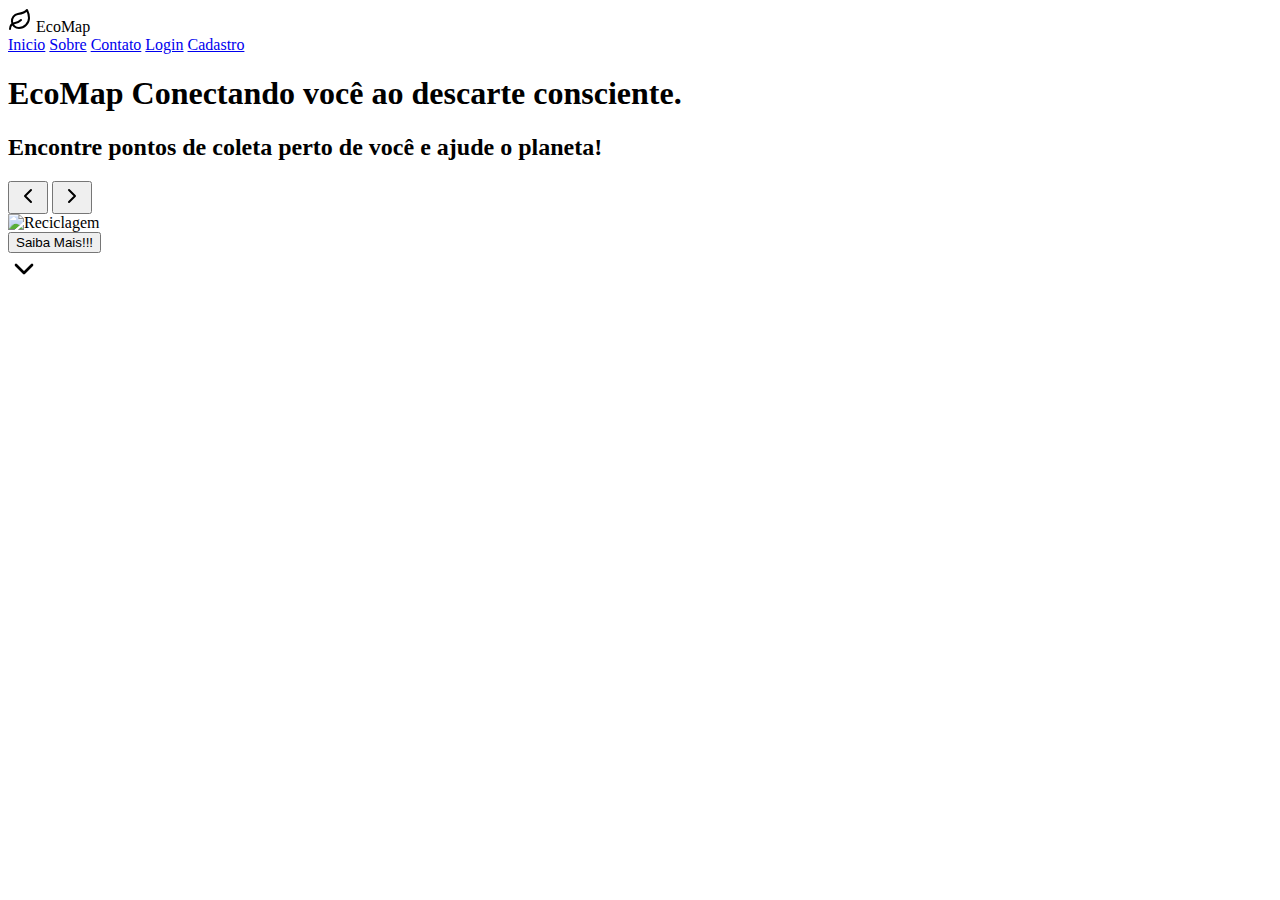
==== AulaSenacProjeto-master/index.html @ 7bfa5455 "Primeiro commit com os arquivos do projeto" ====
<!DOCTYPE html>
<html lang="pt">
<head>
    <meta charset="UTF-8">
    <meta name="viewport" content="width=device-width, initial-scale=1.0">
    <link rel="stylesheet" href="/WEB/assets/css/style.css">
    <title>Tela Inicial</title>
</head>
<body>
    <!-- Nav Bar -->
    <nav class="navbar">
        <div class="nav-container">
            <div class="logo">
                <svg xmlns="http://www.w3.org/2000/svg" width="24" height="24" viewBox="0 0 24 24" fill="none" stroke="currentColor" stroke-width="2" stroke-linecap="round" stroke-linejoin="round"><path d="M11 20A7 7 0 0 1 9.8 6.1C15.5 5 17 4.48 19 2c1 2 2 4.18 2 8 0 5.5-4.78 10-10 10Z"/><path d="M2 21c0-3 1.85-5.36 5.08-6C9.5 14.52 12 13 13 12"/></svg>
                <span>EcoMap</span>
            </div>
            <div class="nav-links">
                <a href="index.html">Inicio</a>
                <a href="#">Sobre</a>
                <a href="#">Contato</a>
                <a href="login.html">Login</a>
                <a href="cadastro.html">Cadastro</a>
            </div>
        </div>
    </nav>

    <!-- Main Inicio -->
    <main>
        <div class="main-inicio">
            <h1>EcoMap Conectando você ao descarte consciente.</h1>
            <h2>Encontre pontos de coleta perto de você e ajude o planeta!</h2>
        </div>

        <!-- Imagens Carrosel -->
        <div class="carrossel-imagem">
            <button class="carrossel-btn prev">
                <svg xmlns="http://www.w3.org/2000/svg" width="24" height="24" viewBox="0 0 24 24" fill="none" stroke="currentColor" stroke-width="2" stroke-linecap="round" stroke-linejoin="round"><path d="m15 18-6-6 6-6"/></svg>
            </button>
            <button class="carrossel-btn next">
                <svg xmlns="http://www.w3.org/2000/svg" width="24" height="24" viewBox="0 0 24 24" fill="none" stroke="currentColor" stroke-width="2" stroke-linecap="round" stroke-linejoin="round"><path d="m9 18 6-6-6-6"/></svg>
            </button>
            <div class="carrossel-imagem-inicio">
                <img src="/WEB/assets/image/imagem-1.png" alt="Reciclagem">
            </div>
        </div>

        <!-- Chamada para ação Button -->
        <div class="chamada-acao">
            <button>Saiba Mais!!!</button>
        </div>

        <!-- Acao do Carrosel -->
        <div class="acao-carrosel">
            <svg xmlns="http://www.w3.org/2000/svg" width="32" height="32" viewBox="0 0 24 24" fill="none" stroke="currentColor" stroke-width="2" stroke-linecap="round" stroke-linejoin="round"><path d="m6 9 6 6 6-6"/></svg>
        </div>
    </main>
</body>
</html>
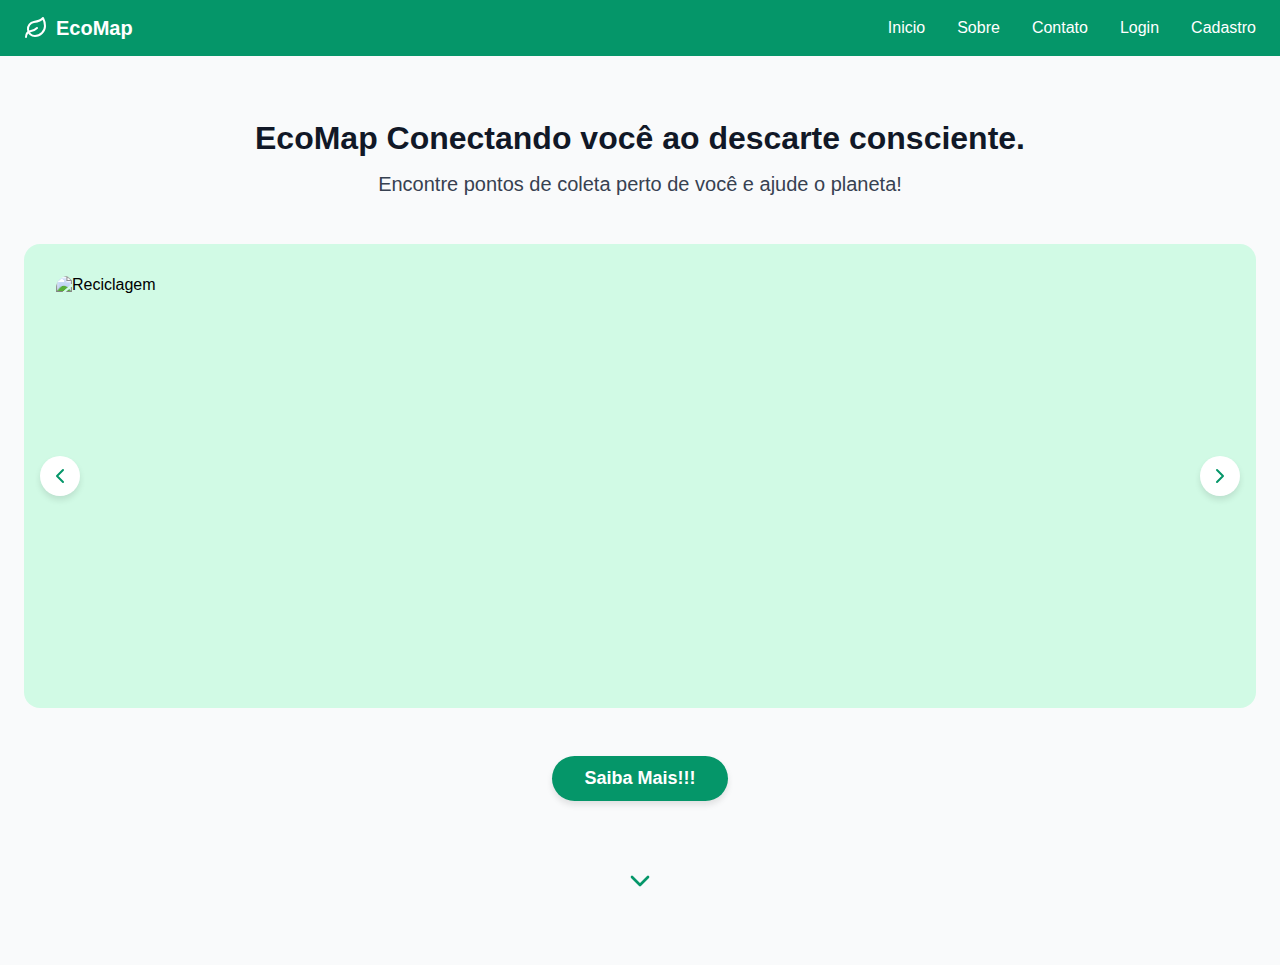
==== commit 1b063539: "Update index.html" ====
--- a/AulaSenacProjeto-master/index.html
+++ b/AulaSenacProjeto-master/index.html
@@ -3,7 +3,7 @@
 <head>
     <meta charset="UTF-8">
     <meta name="viewport" content="width=device-width, initial-scale=1.0">
-    <link rel="stylesheet" href="/WEB/assets/css/style.css">
+    <link rel="stylesheet" href="/AulaSenacProjeto-master/assets/css/style.css">
     <title>Tela Inicial</title>
 </head>
 <body>
@@ -55,4 +55,4 @@
         </div>
     </main>
 </body>
-</html>+</html>
--- a/AulaSenacProjeto-master/assets/css/style.css
+++ b/AulaSenacProjeto-master/assets/css/style.css
@@ -0,0 +1,335 @@
+/* Reset e estilos base */
+* {
+    margin: 0;
+    padding: 0;
+    box-sizing: border-box;
+}
+
+body {
+    font-family: -apple-system, BlinkMacSystemFont, 'Segoe UI', Roboto, Oxygen, Ubuntu, Cantarell, sans-serif;
+    background-color: #f9fafb;
+    min-height: 100vh;
+}
+
+/* Barra de Navegação */
+.navbar {
+    background-color: #059669;
+    color: white;
+    padding: 1rem 1.5rem;
+}
+
+.nav-container {
+    max-width: 1280px;
+    margin: 0 auto;
+    display: flex;
+    justify-content: space-between;
+    align-items: center;
+}
+
+.logo {
+    display: flex;
+    align-items: center;
+    gap: 0.5rem;
+    font-size: 1.25rem;
+    font-weight: bold;
+}
+
+.nav-links {
+    display: flex;
+    gap: 2rem;
+}
+
+.nav-links a {
+    color: white;
+    text-decoration: none;
+    transition: color 0.2s;
+}
+
+.nav-links a:hover {
+    color: #a7f3d0;
+}
+
+/* Estilização Tela de Login */
+main {
+    max-width: 1280px;
+    margin: 0 auto;
+    padding: 4rem 1.5rem;
+}
+
+.main-inicio {
+    text-align: center;
+    margin-bottom: 3rem;
+}
+
+.main-inicio h1 {
+    font-size: 2rem;
+    color: #111827;
+    margin-bottom: 1rem;
+}
+
+.main-inicio h2 {
+    font-size: 1.25rem;
+    color: #374151;
+    font-weight: normal;
+}
+
+/* Carrosel */
+.carrossel-imagem {
+    position: relative;
+    background-color: #d1fae5;
+    border-radius: 1rem;
+    padding: 2rem;
+    margin-bottom: 3rem;
+}
+
+.carrossel-btn {
+    position: absolute;
+    top: 50%;
+    transform: translateY(-50%);
+    background-color: white;
+    border: none;
+    border-radius: 50%;
+    width: 40px;
+    height: 40px;
+    display: flex;
+    align-items: center;
+    justify-content: center;
+    cursor: pointer;
+    box-shadow: 0 4px 6px rgba(0, 0, 0, 0.1);
+    transition: background-color 0.2s;
+    color: #059669;
+}
+
+.carrossel-btn:hover {
+    background-color: #ecfdf5;
+}
+
+.carrossel-btn.prev {
+    left: 1rem;
+}
+
+.carrossel-btn.next {
+    right: 1rem;
+}
+
+.carrossel-imagem-inicio {
+    height: 400px;
+    border-radius: 0.75rem;
+    overflow: hidden;
+}
+
+.carrossel-imagem-inicio img {
+    width: 100%;
+    height: 100%;
+    object-fit: cover;
+}
+
+/* CTA Btn */
+.chamada-acao {
+    text-align: center;
+}
+
+.chamada-acao button {
+    background-color: #059669;
+    color: white;
+    border: none;
+    padding: 0.75rem 2rem;
+    border-radius: 9999px;
+    font-size: 1.125rem;
+    font-weight: 600;
+    cursor: pointer;
+    transition: background-color 0.2s;
+    box-shadow: 0 4px 6px rgba(0, 0, 0, 0.1);
+}
+
+.chamada-acao button:hover {
+    background-color: #047857;
+}
+
+/* Scroll do Carrosel */
+.acao-carrosel {
+    text-align: center;
+    margin-top: 4rem;
+    color: #059669;
+}
+
+.acao-carrosel svg {
+    animation: bounce 1s infinite;
+}
+
+@keyframes bounce {
+    0%, 100% {
+        transform: translateY(0);
+    }
+    50% {
+        transform: translateY(-10px);
+    }
+}
+
+/* Estilização Página de Login e Cadastro */
+.container-login {
+    max-width: 800px;
+    margin: 0 auto;
+}
+
+.cabecalho-login {
+    text-align: center;
+    margin-bottom: 2rem;
+}
+
+.cabecalho-login h1 {
+    font-size: 1.5rem;
+    color: #111827;
+    margin-bottom: 1rem;
+    line-height: 1.4;
+}
+
+.cabecalho-login p {
+    color: #374151;
+    font-size: 1.1rem;
+}
+
+.cartao-login {
+    background-color: #d1fae5;
+    border-radius: 1rem;
+    padding: 2rem;
+    box-shadow: 0 4px 6px rgba(0, 0, 0, 0.1);
+}
+
+.cartao-login h2 {
+    text-align: center;
+    color: #059669;
+    margin-bottom: 2rem;
+    font-size: 1.25rem;
+}
+
+.formulario-login {
+    display: flex;
+    flex-direction: column;
+    gap: 1.5rem;
+}
+
+.grupo-campo {
+    display: flex;
+    flex-direction: column;
+    gap: 0.5rem;
+}
+
+.grupo-campo label {
+    color: #374151;
+    font-weight: 500;
+}
+
+.grupo-campo input {
+    padding: 0.75rem;
+    border: 2px solid #e5e7eb;
+    border-radius: 0.5rem;
+    font-size: 1rem;
+    transition: border-color 0.2s;
+}
+
+.grupo-campo input:focus {
+    outline: none;
+    border-color: #059669;
+}
+
+.grupo-campo-checkbox{
+    display: flex;
+    align-items: center;
+    gap: 0.5rem;
+}
+
+.grupo-campo-checkbox input[type="checkbox"]{
+    width: 1rem;
+    height: 1rem;
+    border: 2px solid #e5e7eb;
+    border-radius: 0.25rem;
+    cursor: pointer;
+}
+
+.grupo-campo-checkbox label{
+    color: #374151;
+    font-size: 0.875rem;
+}
+.btn-entrar {
+    background-color: #059669;
+    color: white;
+    border: none;
+    padding: 0.75rem;
+    border-radius: 0.5rem;
+    font-size: 1rem;
+    font-weight: 600;
+    cursor: pointer;
+    transition: background-color 0.2s;
+}
+
+.btn-entrar:hover {
+    background-color: #047857;
+}
+
+.btn-esqueci {
+    background: none;
+    border: none;
+    color: #059669;
+    font-size: 0.875rem;
+    cursor: pointer;
+    transition: color 0.2s;
+}
+
+.btn-esqueci:hover {
+    color: #047857;
+    text-decoration: underline;
+}
+
+.rodape-login {
+    text-align: center;
+    margin-top: 1.5rem;
+    color: #374151;
+}
+
+.link-cadastro {
+    color: #059669;
+    text-decoration: none;
+    font-weight: 500;
+    transition: color 0.2s;
+}
+
+.link-cadastro:hover {
+    color: #047857;
+    text-decoration: underline;
+}
+
+@media (max-width: 768px) {
+    .nav-container {
+        flex-direction: column;
+        gap: 1rem;
+    }
+
+    .nav-links {
+        gap: 1rem;
+    }
+
+    .main-inicio h1 {
+        font-size: 1.5rem;
+    }
+
+    .main-inicio h2 {
+        font-size: 1rem;
+    }
+
+    .carousel-image {
+        height: 300px;
+    }
+
+    .cartao-login {
+        padding: 1.5rem;
+    }
+
+    .cabecalho-login h1 {
+        font-size: 1.25rem;
+    }
+
+    .cabecalho-login p {
+        font-size: 1rem;
+    }
+}
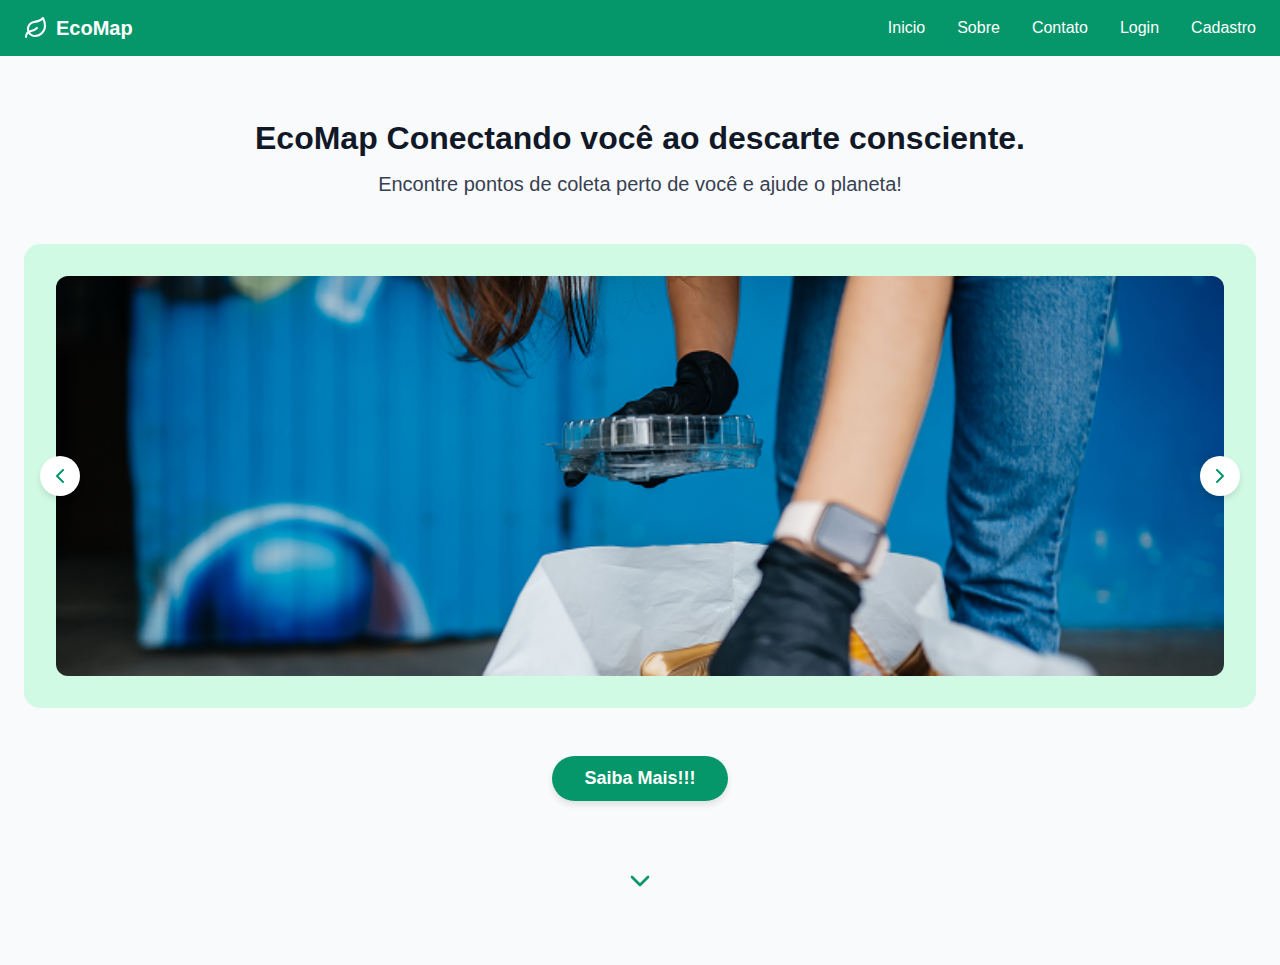
==== commit 10972c37: "Adicionando novas alterações ao projeto na pagina de login e cadastro para validar os campos" ====
--- a/AulaSenacProjeto-master/index.html
+++ b/AulaSenacProjeto-master/index.html
@@ -40,7 +40,7 @@
                 <svg xmlns="http://www.w3.org/2000/svg" width="24" height="24" viewBox="0 0 24 24" fill="none" stroke="currentColor" stroke-width="2" stroke-linecap="round" stroke-linejoin="round"><path d="m9 18 6-6-6-6"/></svg>
             </button>
             <div class="carrossel-imagem-inicio">
-                <img src="/WEB/assets/image/imagem-1.png" alt="Reciclagem">
+                <img src="/AulaSenacProjeto-master/assets/image/imagem-1.png" alt="Reciclagem">
             </div>
         </div>
 
--- a/AulaSenacProjeto-master/assets/css/style.css
+++ b/AulaSenacProjeto-master/assets/css/style.css
@@ -299,6 +299,13 @@
     text-decoration: underline;
 }
 
+.error-message {
+    color: red;
+    font-size: 14px;
+    margin-bottom: 15px;
+    display: none;
+}
+
 @media (max-width: 768px) {
     .nav-container {
         flex-direction: column;
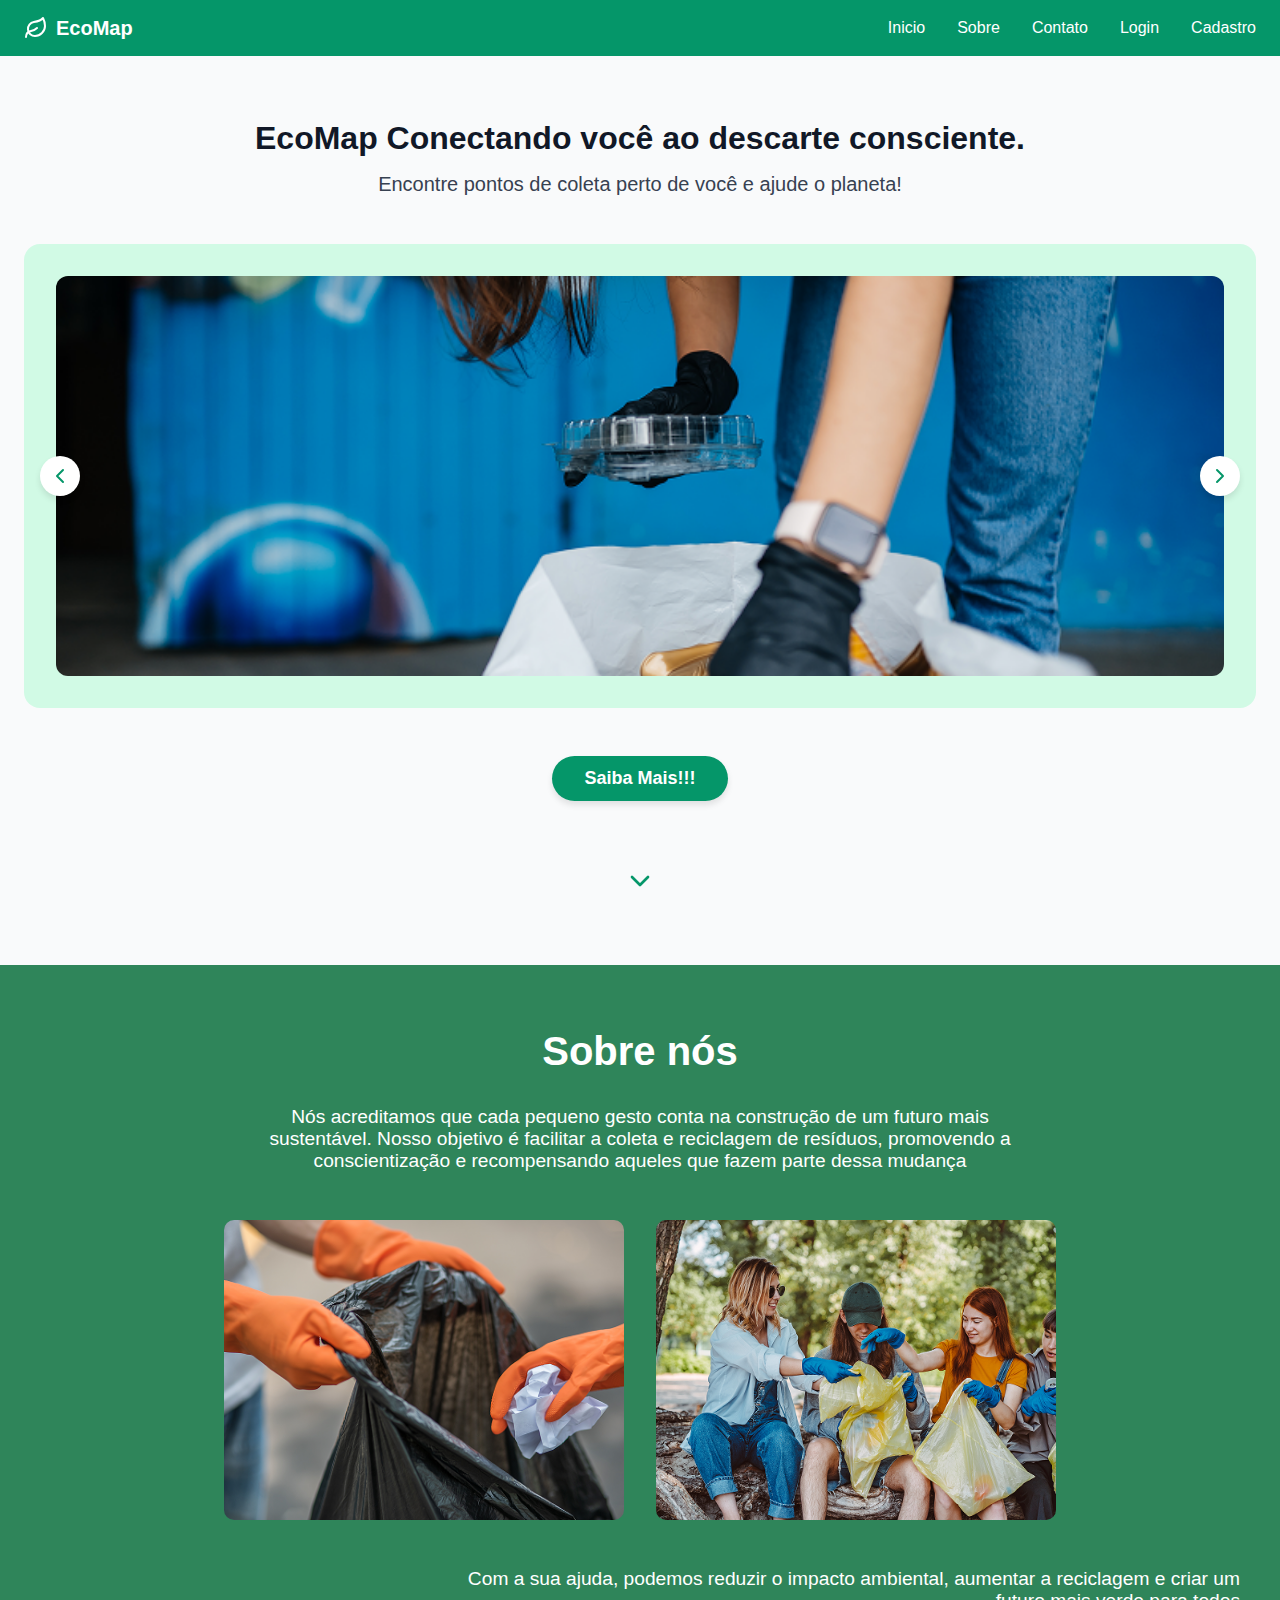
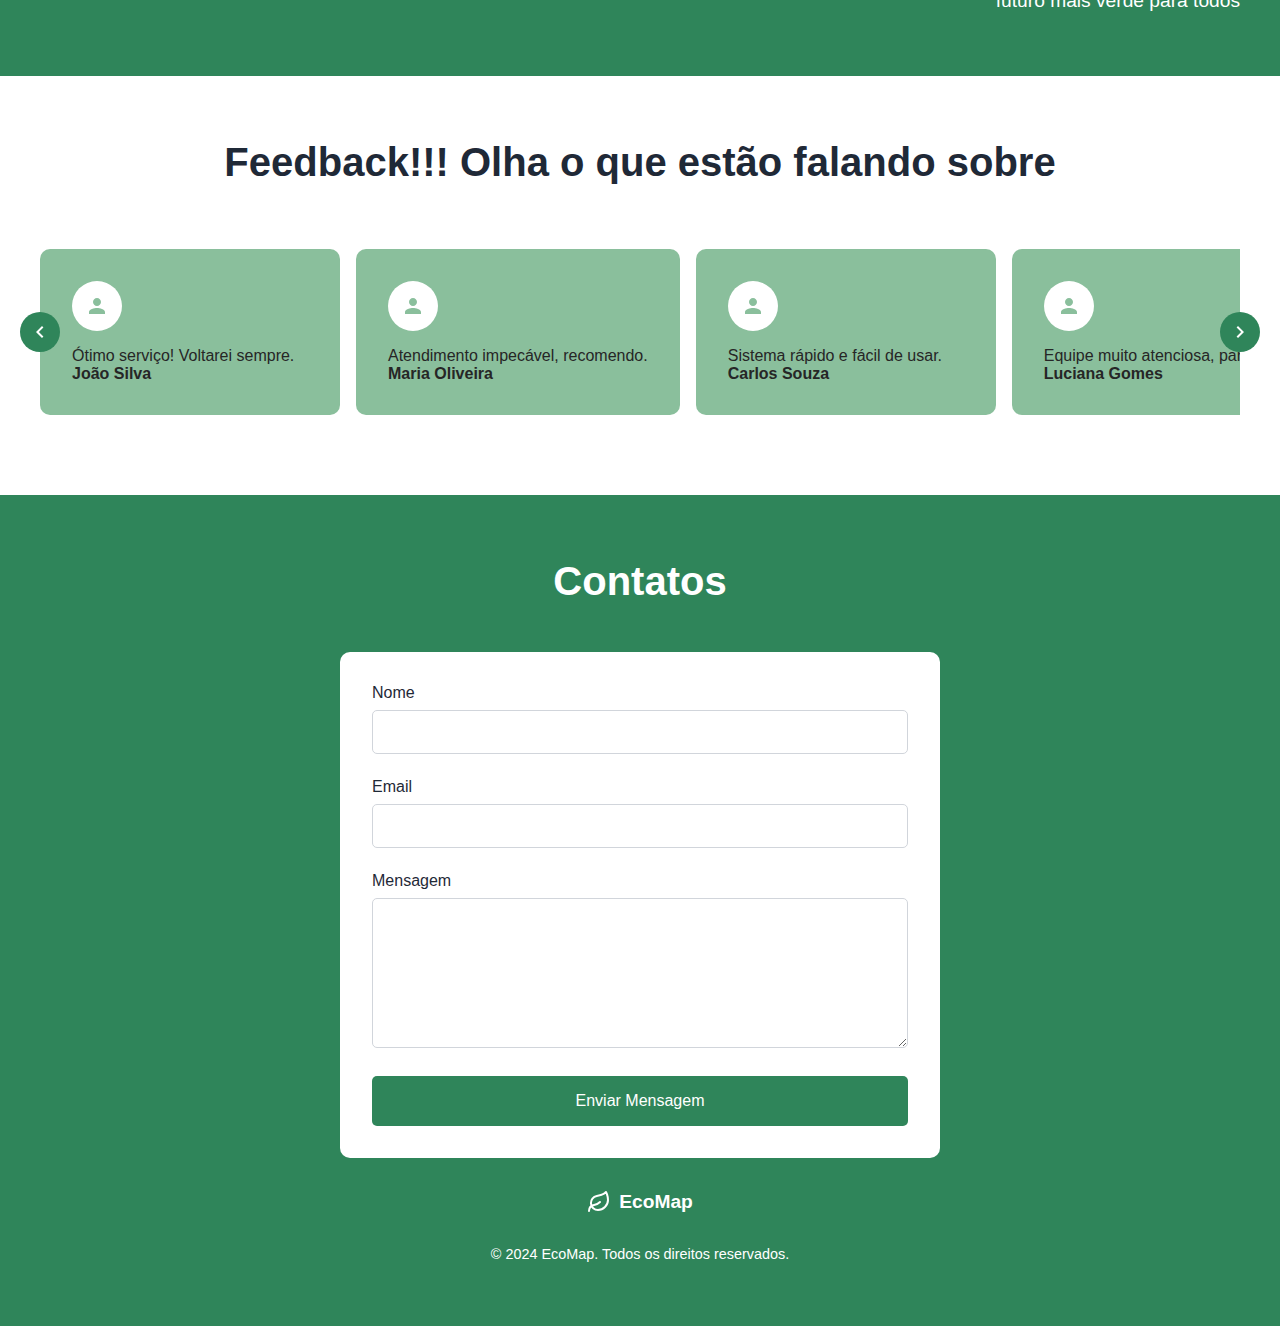
==== commit df610b36: "Adicionei animação no carrossel e construí as seções Sobre e Contato da landing page." ====
--- a/AulaSenacProjeto-master/index.html
+++ b/AulaSenacProjeto-master/index.html
@@ -4,6 +4,7 @@
     <meta charset="UTF-8">
     <meta name="viewport" content="width=device-width, initial-scale=1.0">
     <link rel="stylesheet" href="/AulaSenacProjeto-master/assets/css/style.css">
+    <link rel="stylesheet" href="https://cdnjs.cloudflare.com/ajax/libs/font-awesome/6.5.0/css/all.min.css">
     <title>Tela Inicial</title>
 </head>
 <body>
@@ -16,8 +17,8 @@
             </div>
             <div class="nav-links">
                 <a href="index.html">Inicio</a>
-                <a href="#">Sobre</a>
-                <a href="#">Contato</a>
+                <a href="#sobre">Sobre</a>
+                <a href="#feedback">Contato</a>
                 <a href="login.html">Login</a>
                 <a href="cadastro.html">Cadastro</a>
             </div>
@@ -41,12 +42,14 @@
             </button>
             <div class="carrossel-imagem-inicio">
                 <img src="/AulaSenacProjeto-master/assets/image/imagem-1.png" alt="Reciclagem">
+                <img src="/AulaSenacProjeto-master/assets/image/sobre-1.png" alt="Natureza">
+                <img src="/AulaSenacProjeto-master/assets/image/sobre-2.png" alt="Energia limpa">
             </div>
         </div>
 
         <!-- Chamada para ação Button -->
         <div class="chamada-acao">
-            <button>Saiba Mais!!!</button>
+            <a href="#sobre" class="botao-cta">Saiba Mais!!!</a>
         </div>
 
         <!-- Acao do Carrosel -->
@@ -54,5 +57,113 @@
             <svg xmlns="http://www.w3.org/2000/svg" width="32" height="32" viewBox="0 0 24 24" fill="none" stroke="currentColor" stroke-width="2" stroke-linecap="round" stroke-linejoin="round"><path d="m6 9 6 6 6-6"/></svg>
         </div>
     </main>
+
+                <!-- Seção Sobre -->
+        <section id="sobre" class="secao-sobre">
+            <h2>Sobre nós</h2>
+            <div class="conteudo-sobre">
+                <div class="texto-sobre">
+                    <p>Nós acreditamos que cada pequeno gesto conta na construção de um futuro mais sustentável. Nosso objetivo é facilitar a coleta e reciclagem de resíduos, promovendo a conscientização e recompensando aqueles que fazem parte dessa mudança</p>
+                </div>
+                <div class="imagens-sobre">
+                    <div class="container-imagem">
+                        <img src="/AulaSenacProjeto-master/assets/image/sobre-1.png" alt="Reciclagem em ação">
+                    </div>
+                    <div class="container-imagem">
+                        <img src="/AulaSenacProjeto-master/assets/image/sobre-2.png" alt="Reciclagem em ação">
+                    </div>
+                </div>
+                <p class="rodape-sobre">Com a sua ajuda, podemos reduzir o impacto ambiental, aumentar a reciclagem e criar um futuro mais verde para todos</p>
+            </div>
+        </section>
+
+        <!-- Seção Feedback -->
+            <section class="secao-feedback">
+                <h2>Feedback!!! Olha o que estão falando sobre</h2>
+                <div class="container-feedback">
+                <button class="botao-carrossel anterior" aria-label="Voltar">
+                    <svg xmlns="http://www.w3.org/2000/svg" width="24" height="24" fill="currentColor"><path d="M15.41 16.59L10.83 12l4.58-4.59L14 6l-6 6 6 6z"/></svg>
+                </button>
+            
+                <div class="carrossel-feedback" id="carrossel-feedback">
+                    <!-- Cartões de feedback -->
+                    <div class="cartao-feedback">
+                    <div class="avatar-usuario"><svg xmlns="http://www.w3.org/2000/svg" width="24" height="24" fill="currentColor"><path d="M12 12c2.21 0 4-1.79 4-4s-1.79-4-4-4-4 1.79-4 4 1.79 4 4 4zm0 2c-2.67 0-8 1.34-8 4v2h16v-2c0-2.66-5.33-4-8-4z"/></svg></div>
+                    <p>Ótimo serviço! Voltarei sempre.</p>
+                    <strong>João Silva</strong>
+                    </div>
+                    <div class="cartao-feedback">
+                    <div class="avatar-usuario"><svg xmlns="http://www.w3.org/2000/svg" width="24" height="24" fill="currentColor"><path d="M12 12c2.21 0 4-1.79 4-4s-1.79-4-4-4-4 1.79-4 4 1.79 4 4 4zm0 2c-2.67 0-8 1.34-8 4v2h16v-2c0-2.66-5.33-4-8-4z"/></svg></div>
+                    <p>Atendimento impecável, recomendo.</p>
+                    <strong>Maria Oliveira</strong>
+                    </div>
+                    <div class="cartao-feedback">
+                    <div class="avatar-usuario"><svg xmlns="http://www.w3.org/2000/svg" width="24" height="24" fill="currentColor"><path d="M12 12c2.21 0 4-1.79 4-4s-1.79-4-4-4-4 1.79-4 4 1.79 4 4 4zm0 2c-2.67 0-8 1.34-8 4v2h16v-2c0-2.66-5.33-4-8-4z"/></svg></div>
+                    <p>Sistema rápido e fácil de usar.</p>
+                    <strong>Carlos Souza</strong>
+                    </div>
+                    <div class="cartao-feedback">
+                    <div class="avatar-usuario"><svg xmlns="http://www.w3.org/2000/svg" width="24" height="24" fill="currentColor"><path d="M12 12c2.21 0 4-1.79 4-4s-1.79-4-4-4-4 1.79-4 4 1.79 4 4 4zm0 2c-2.67 0-8 1.34-8 4v2h16v-2c0-2.66-5.33-4-8-4z"/></svg></div>
+                    <p>Equipe muito atenciosa, parabéns!</p>
+                    <strong>Luciana Gomes</strong>
+                    </div>
+                    <div class="cartao-feedback">
+                    <div class="avatar-usuario"><svg xmlns="http://www.w3.org/2000/svg" width="24" height="24" fill="currentColor"><path d="M12 12c2.21 0 4-1.79 4-4s-1.79-4-4-4-4 1.79-4 4 1.79 4 4 4zm0 2c-2.67 0-8 1.34-8 4v2h16v-2c0-2.66-5.33-4-8-4z"/></svg></div>
+                    <p>Experiência acima das expectativas!</p>
+                    <strong>Thiago Lima</strong>
+                    </div>
+                    <div class="cartao-feedback">
+                    <div class="avatar-usuario"><svg xmlns="http://www.w3.org/2000/svg" width="24" height="24" fill="currentColor"><path d="M12 12c2.21 0 4-1.79 4-4s-1.79-4-4-4-4 1.79-4 4 1.79 4 4 4zm0 2c-2.67 0-8 1.34-8 4v2h16v-2c0-2.66-5.33-4-8-4z"/></svg></div>
+                    <p>Fácil de navegar, ótimo design!</p>
+                    <strong>Aline Ferreira</strong>
+                    </div>
+                    <div class="cartao-feedback">
+                    <div class="avatar-usuario"><svg xmlns="http://www.w3.org/2000/svg" width="24" height="24" fill="currentColor"><path d="M12 12c2.21 0 4-1.79 4-4s-1.79-4-4-4-4 1.79-4 4 1.79 4 4 4zm0 2c-2.67 0-8 1.34-8 4v2h16v-2c0-2.66-5.33-4-8-4z"/></svg></div>
+                    <p>Super recomendo, muito prático.</p>
+                    <strong>Pedro Henrique</strong>
+                    </div>
+                </div>
+            
+                <button class="botao-carrossel proximo" aria-label="Próximo">
+                    <svg xmlns="http://www.w3.org/2000/svg" width="24" height="24" fill="currentColor"><path d="M8.59 16.59L13.17 12 8.59 7.41 10 6l6 6-6 6z"/></svg>
+                </button>
+                </div>
+            </section>
+          
+        <!-- Seção Contato -->
+        <section id="contato" class="secao-contato">
+            <h2>Contatos</h2>
+            <div class="container-contato">
+                <form class="formulario-contato">
+                    <div class="grupo-form">
+                        <label for="nome">Nome</label>
+                        <input type="text" id="nome" name="nome" class="campo-formulario" required>
+                    </div>
+                    <div class="grupo-form">
+                        <label for="email">Email</label>
+                        <input type="email" id="email" name="email" class="campo-formulario" required>
+                    </div>
+                    <div class="grupo-form">
+                        <label for="mensagem">Mensagem</label>
+                        <textarea id="mensagem" name="mensagem" class="campo-formulario" required></textarea>
+                    </div>
+                    <button type="submit" class="botao-enviar">Enviar Mensagem</button>
+                </form>
+            </div>
+            <!-- LOGO EcoMap -->
+            <div class="logo1">
+                <svg xmlns="http://www.w3.org/2000/svg" width="24" height="24" viewBox="0 0 24 24" fill="none"
+                    stroke="currentColor" stroke-width="2" stroke-linecap="round" stroke-linejoin="round">
+                    <path d="M11 20A7 7 0 0 1 9.8 6.1C15.5 5 17 4.48 19 2c1 2 2 4.18 2 8 0 5.5-4.78 10-10 10Z"/>
+                    <path d="M2 21c0-3 1.85-5.36 5.08-6C9.5 14.52 12 13 13 12"/>
+                </svg>
+                <span>EcoMap</span>
+            </div>
+
+            <p class="direitos-autorais">© 2024 EcoMap. Todos os direitos reservados.</p>
+        </section>
+    </main>
+
+    <script src="/AulaSenacProjeto-master/assets/js/script.js"></script>
 </body>
-</html>
+</html>--- a/AulaSenacProjeto-master/assets/css/style.css
+++ b/AulaSenacProjeto-master/assets/css/style.css
@@ -14,7 +14,7 @@
 /* Barra de Navegação */
 .navbar {
     background-color: #059669;
-    color: white;
+    color: #ffffff;
     padding: 1rem 1.5rem;
 }
 
@@ -40,7 +40,7 @@
 }
 
 .nav-links a {
-    color: white;
+    color: #ffffff;
     text-decoration: none;
     transition: color 0.2s;
 }
@@ -86,7 +86,7 @@
     position: absolute;
     top: 50%;
     transform: translateY(-50%);
-    background-color: white;
+    background-color: #ffffff;
     border: none;
     border-radius: 50%;
     width: 40px;
@@ -113,25 +113,31 @@
 }
 
 .carrossel-imagem-inicio {
+    display: flex;
     height: 400px;
     border-radius: 0.75rem;
     overflow: hidden;
-}
+    transition: transform 0.5s ease-in-out;
+}
+
 
 .carrossel-imagem-inicio img {
+    flex-shrink: 0;
     width: 100%;
     height: 100%;
     object-fit: cover;
 }
 
+
+
 /* CTA Btn */
 .chamada-acao {
     text-align: center;
 }
 
-.chamada-acao button {
+.botao-cta {
     background-color: #059669;
-    color: white;
+    color: #ffffff;
     border: none;
     padding: 0.75rem 2rem;
     border-radius: 9999px;
@@ -140,11 +146,14 @@
     cursor: pointer;
     transition: background-color 0.2s;
     box-shadow: 0 4px 6px rgba(0, 0, 0, 0.1);
-}
-
-.chamada-acao button:hover {
+    text-decoration: none;
+    display: inline-block;
+}
+
+.botao-cta:hover {
     background-color: #047857;
 }
+
 
 /* Scroll do Carrosel */
 .acao-carrosel {
@@ -163,6 +172,280 @@
     }
     50% {
         transform: translateY(-10px);
+    }
+}
+
+/* Seção Sobre */
+.secao-sobre {
+    background-color: #2F855A;
+    color: #ffffff;
+    padding: 4rem 2rem;
+    text-align: center;
+}
+
+.secao-sobre h2 {
+    font-size: 2.5rem;
+    margin-bottom: 2rem;
+}
+
+.conteudo-sobre {
+    max-width: 1200px;
+    margin: 0 auto;
+}
+
+.texto-sobre {
+    max-width: 800px;
+    margin: 0 auto 3rem;
+    font-size: 1.2rem;
+}
+
+.imagens-sobre {
+    display: flex;
+    justify-content: center;
+    gap: 2rem;
+    margin-bottom: 3rem;
+    position: relative;
+}
+
+.container-imagem {
+    width: 400px;
+    height: 300px;
+    border-radius: 10px;
+    overflow: hidden;
+}
+
+.container-imagem img {
+    width: 100%;
+    height: 100%;
+    object-fit: cover;
+}
+
+.rodape-sobre {
+    text-align: right;
+    font-size: 1.2rem;
+    max-width: 800px;
+    margin-left: auto;
+}
+
+/* Seção Feedback */
+.secao-feedback {
+    padding: 4rem 2rem;
+    background-color: #ffffff;
+  }
+  
+  .secao-feedback h2 {
+    font-size: 2.5rem;
+    color: #1f2937;
+    margin-bottom: 3rem;
+    text-align: center;
+  }
+  
+  .container-feedback {
+    position: relative;
+    max-width: 1200px;
+    margin: 0 auto;
+  }
+  
+  .carrossel-feedback {
+    display: flex;
+    gap: 1rem;
+    overflow-x: auto;
+    scroll-behavior: smooth;
+    padding: 1rem;
+    scroll-snap-type: x mandatory;
+  }
+  
+  .cartao-feedback {
+    background-color: #8ABF9C;
+    padding: 2rem;
+    border-radius: 10px;
+    min-width: 300px;
+    flex: 0 0 auto;
+    scroll-snap-align: start;
+    transition: transform 0.3s ease;
+    color: #262626;
+    -webkit-transition: transform 0.3s ease;
+    -moz-transition: transform 0.3s ease;
+    -ms-transition: transform 0.3s ease;
+    -o-transition: transform 0.3s ease;
+}
+  
+  .cartao-feedback:hover {
+    transform: translateY(-5px);
+  }
+  
+  .avatar-usuario {
+    background-color: #ffffff;
+    width: 50px;
+    height: 50px;
+    border-radius: 50%;
+    display: flex;
+    align-items: center;
+    justify-content: center;
+    margin-bottom: 1rem;
+  }
+  
+  .avatar-usuario svg {
+    color: #8ABF9C;
+  }
+  
+  .botao-carrossel {
+    position: absolute;
+    top: 50%;
+    transform: translateY(-50%);
+    background-color: #2F855A;
+    border: none;
+    border-radius: 50%;
+    width: 40px;
+    height: 40px;
+    display: flex;
+    align-items: center;
+    justify-content: center;
+    cursor: pointer;
+    z-index: 2;
+    transition: background-color 0.3s;
+  }
+  
+  .botao-carrossel:hover {
+    background-color: #059669;
+  }
+  
+  .botao-carrossel svg {
+    color: #ffffff;
+  }
+  
+  .botao-carrossel.anterior {
+    left: -20px;
+  }
+  
+  .botao-carrossel.proximo {
+    right: -20px;
+  }
+  
+  /* Responsividade */
+  @media (max-width: 768px) {
+    .cartao-feedback {
+      min-width: 80%;
+    }
+  
+    .botao-carrossel.anterior,
+    .botao-carrossel.proximo {
+      display: none;
+    }
+  }
+
+/* Seção Contato */
+.secao-contato {
+    background-color: #2F855A;
+    color: #ffffff;
+    padding: 4rem 2rem;
+    text-align: center;
+}
+
+.secao-contato h2 {
+    font-size: 2.5rem;
+    margin-bottom: 3rem;
+}
+
+.container-contato {
+    max-width: 600px;
+    margin: 0 auto;
+}
+
+.formulario-contato {
+    background-color: #ffffff;
+    padding: 2rem;
+    border-radius: 10px;
+}
+
+.grupo-form {
+    margin-bottom: 1.5rem;
+    text-align: left;
+}
+
+.grupo-form label {
+    display: block;
+    color: #1f2937;
+    margin-bottom: 0.5rem;
+}
+
+.grupo-form input,
+.grupo-form textarea {
+    width: 100%;
+    padding: 0.75rem;
+    border: 1px solid #d1d5db;
+    border-radius: 5px;
+    font-size: 1rem;
+}
+
+.grupo-form textarea {
+    height: 150px;
+    resize: vertical;
+}
+
+.campo-formulario:focus {
+    outline: none;
+    border: 2px solid #2F855A;
+    box-shadow: 0 0 5px rgba(40, 167, 69, 0.5);
+    transition: border-color 0.3s, box-shadow 0.3s;
+}
+
+.logo1 {
+    display: flex;
+    align-items: center;
+    justify-content: center;
+    margin-top: 2rem;
+    gap: 0.5rem;
+    font-weight: bold;
+    font-size: 1.2rem;
+    color: #ffffff;
+}
+
+
+.botao-enviar {
+    width: 100%;
+    padding: 1rem;
+    background-color: #2F855A;
+    color: #ffffff;
+    border: none;
+    border-radius: 5px;
+    font-size: 1rem;
+    cursor: pointer;
+    transition: background-color 0.3s;
+}
+
+.botao-enviar:hover {
+    background-color: #276749;
+}
+
+.direitos-autorais {
+    text-align: center;
+    margin-top: 2rem;
+    font-size: 0.9rem;
+}
+
+/* Design Responsivo */
+@media (max-width: 768px) {
+    .links-nav {
+        display: none;
+    }
+    
+    .imagens-sobre {
+        flex-direction: column;
+        align-items: center;
+    }
+    
+    .container-imagem {
+        width: 100%;
+        max-width: 400px;
+    }
+    
+    .container-feedback {
+        flex-direction: column;
+    }
+    
+    .cartao-feedback {
+        min-width: auto;
     }
 }
 
@@ -253,7 +536,7 @@
 }
 .btn-entrar {
     background-color: #059669;
-    color: white;
+    color: #ffffff;
     border: none;
     padding: 0.75rem;
     border-radius: 0.5rem;
@@ -306,6 +589,22 @@
     display: none;
 }
 
+/* Estilização do CAPTCHA */
+.grupo-campo .g-recaptcha {
+    margin: 0 auto;
+    background-color: white;
+    padding: 10px;
+    border-radius: 0.5rem;
+    border: 2px solid #e5e7eb;
+    box-shadow: 0 2px 4px rgba(0, 0, 0, 0.05);
+    transition: border-color 0.2s;
+    display: inline-block;
+}
+
+.grupo-campo .g-recaptcha:hover {
+    border-color: #059669;
+}
+
 @media (max-width: 768px) {
     .nav-container {
         flex-direction: column;
